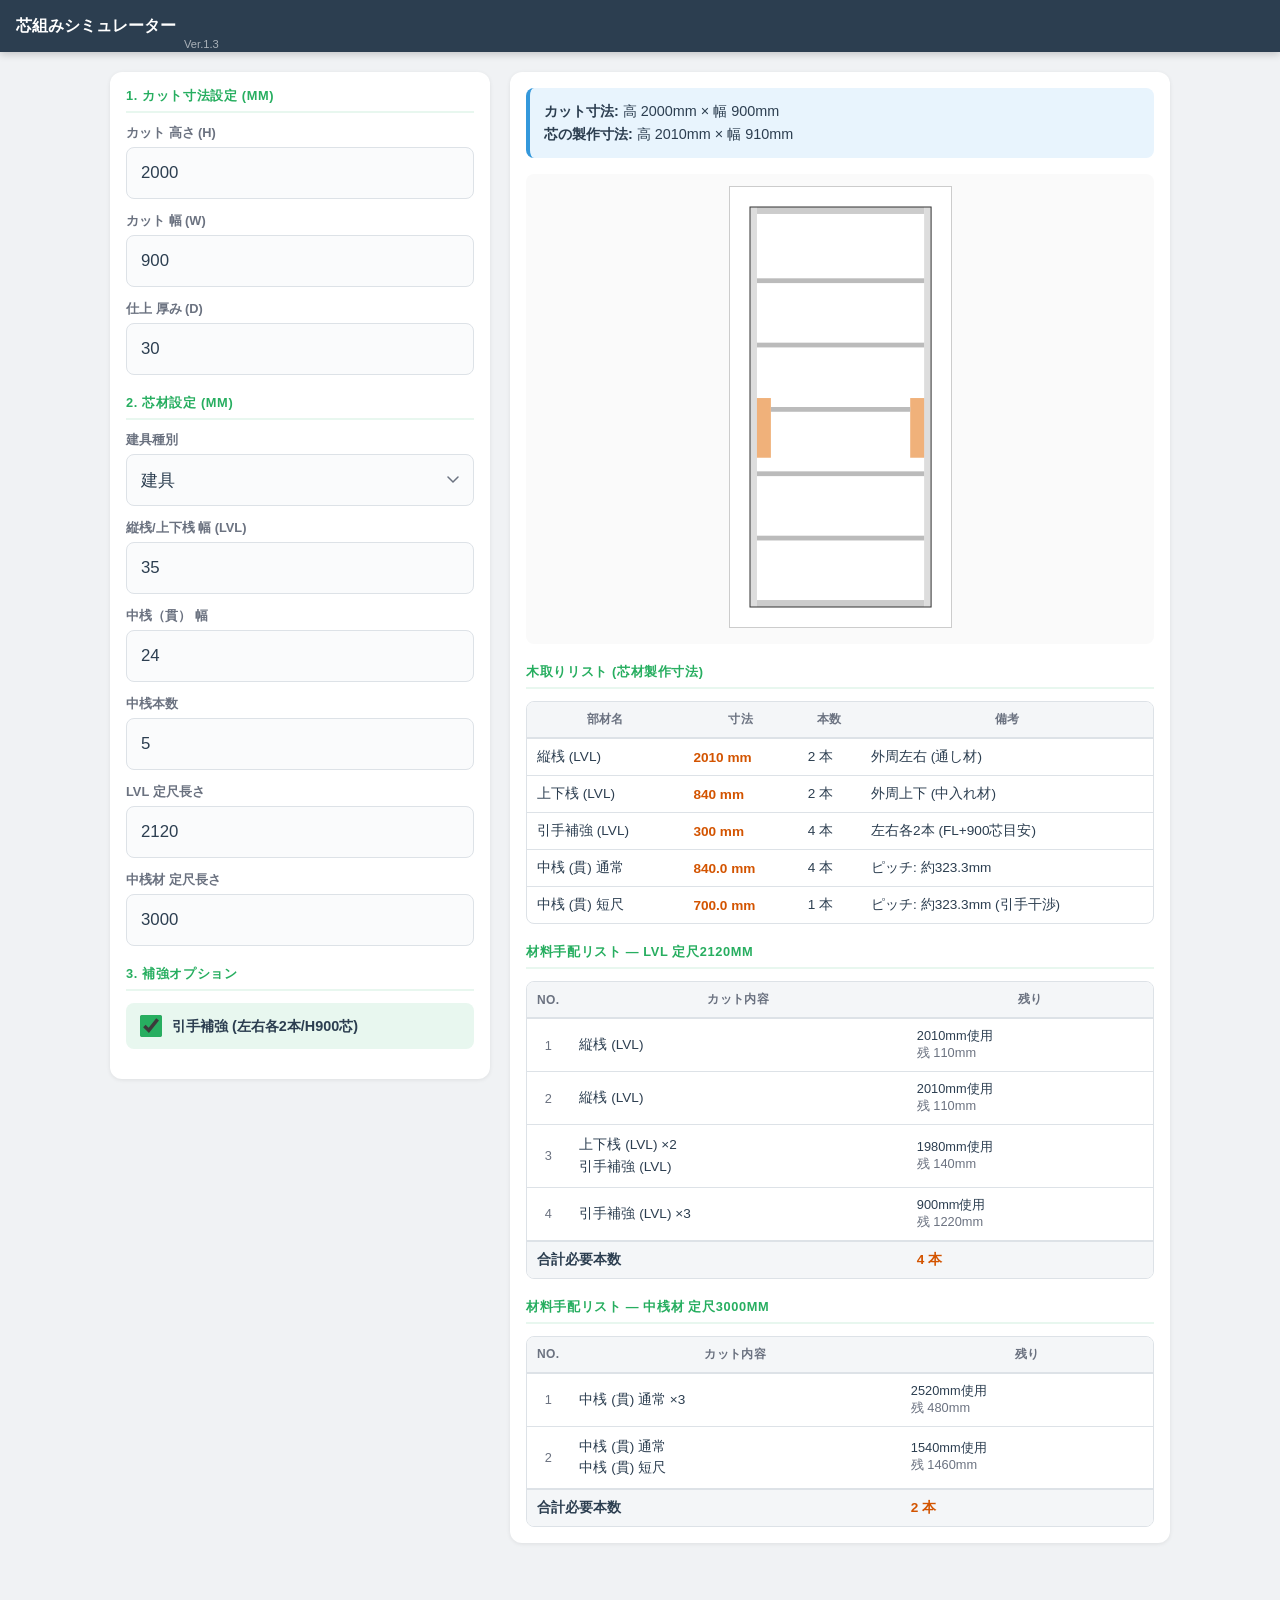
==== index.html @ 48d9f275 "Revert "仕上厚み(D)の入力欄を削除" This reverts commit e2bf75a858e306ff294a0dc37e02dbdb884add9f." ====
<!DOCTYPE html>
<html lang="ja">
<head>
    <meta charset="UTF-8">
    <meta name="viewport" content="width=device-width, initial-scale=1.0">
    <title>芯組みシミュレーター Ver.1.3</title>
    <link rel="stylesheet" href="shingumi.css">
</head>
<body>

<header class="app-header">
    <h1>芯組みシミュレーター</h1>
    <span class="version">Ver.1.3</span>
</header>

<main class="tab-content">
    <!-- タブ1: 入力設定 -->
    <section id="tab-input" class="tab-panel active">
        <div class="panel">
            <h2>1. カット寸法設定 (mm)</h2>
            <div class="input-group">
                <label>カット 高さ (H)</label>
                <input type="number" inputmode="decimal" id="h" value="2000" oninput="calculate()">
            </div>
            <div class="input-group">
                <label>カット 幅 (W)</label>
                <input type="number" inputmode="decimal" id="w" value="900" oninput="calculate()">
            </div>
            <div class="input-group">
                <label>仕上 厚み (D)</label>
                <input type="number" inputmode="decimal" id="d" value="30" oninput="calculate()">
            </div>

            <h2>2. 芯材設定 (mm)</h2>
            <div class="input-group">
                <label>建具種別</label>
                <select id="typeSelect" onchange="onTypeChange()">
                    <option value="建具">建具</option>
                    <option value="家具">家具</option>
                </select>
            </div>
            <div class="input-group">
                <label id="lvlLabel">縦桟/上下桟 幅 (LVL)</label>
                <input type="number" inputmode="decimal" id="lvlWidth" value="35" oninput="calculate()">
            </div>
            <div class="input-group">
                <label>中桟（貫） 幅</label>
                <input type="number" inputmode="decimal" id="nukiWidth" value="24" oninput="calculate()">
            </div>
            <div class="input-group">
                <label>中桟本数</label>
                <input type="number" inputmode="numeric" id="nukiCount" value="5" min="0" oninput="calculate()">
            </div>
            <div class="input-group">
                <label id="boardLenLabel">LVL 定尺長さ</label>
                <input type="number" inputmode="decimal" id="boardLen" value="2120" oninput="calculate()">
            </div>
            <div class="input-group">
                <label>中桟材 定尺長さ</label>
                <input type="number" inputmode="decimal" id="nukiBoardLen" value="3000" oninput="calculate()">
            </div>

            <h2>3. 補強オプション</h2>
            <div class="input-group checkbox-group">
                <input type="checkbox" id="optHikite" checked onchange="calculate()">
                <label id="optHikiteLabel" for="optHikite">引手補強 (左右各2本/H900芯)</label>
            </div>
        </div>

        <button class="cta-button" onclick="switchTab('result')">
            結果を見る
            <span class="cta-arrow">→</span>
        </button>
    </section>

    <!-- タブ2: 結果・プレビュー -->
    <section id="tab-result" class="tab-panel">
        <div class="panel">
            <div class="info-box" id="calcSummary"></div>

            <div id="canvas-container">
                <canvas id="doorCanvas"></canvas>
            </div>

            <h2>木取りリスト (芯材製作寸法)</h2>
            <div class="table-wrapper">
                <table class="result-table">
                    <thead>
                        <tr>
                            <th>部材名</th>
                            <th>寸法</th>
                            <th>本数</th>
                            <th>備考</th>
                        </tr>
                    </thead>
                    <tbody id="resultBody"></tbody>
                </table>
            </div>

            <h2 id="procurementTitle">材料手配リスト — LVL</h2>
            <div class="table-wrapper">
                <table class="result-table">
                    <thead>
                        <tr>
                            <th style="width:2em">No.</th>
                            <th>カット内容</th>
                            <th style="white-space:nowrap">残り</th>
                        </tr>
                    </thead>
                    <tbody id="procurementBody"></tbody>
                </table>
            </div>

            <h2 id="nukiProcurementTitle">材料手配リスト — 中桟材</h2>
            <div class="table-wrapper">
                <table class="result-table">
                    <thead>
                        <tr>
                            <th style="width:2em">No.</th>
                            <th>カット内容</th>
                            <th style="white-space:nowrap">残り</th>
                        </tr>
                    </thead>
                    <tbody id="nukiProcurementBody"></tbody>
                </table>
            </div>
        </div>
    </section>
</main>

<!-- ボトムナビゲーション -->
<nav class="bottom-nav">
    <button class="nav-item active" id="nav-input" onclick="switchTab('input')">
        <svg class="nav-icon" viewBox="0 0 24 24" fill="none" stroke="currentColor" stroke-width="2">
            <rect x="3" y="3" width="18" height="18" rx="2"/><line x1="9" y1="9" x2="15" y2="9"/>
            <line x1="9" y1="13" x2="15" y2="13"/><line x1="9" y1="17" x2="12" y2="17"/>
        </svg>
        <span>入力</span>
    </button>
    <button class="nav-item" id="nav-result" onclick="switchTab('result')">
        <svg class="nav-icon" viewBox="0 0 24 24" fill="none" stroke="currentColor" stroke-width="2">
            <rect x="3" y="3" width="18" height="18" rx="2"/>
            <polyline points="8,12 11,15 16,9"/>
        </svg>
        <span>結果</span>
    </button>
</nav>

<script src="shingumi.js"></script>
</body>
</html>
---- shingumi.css ----
/* ===== 変数・リセット ===== */
:root {
    --primary: #2c3e50;
    --accent: #27ae60;
    --accent-light: #e8f7ef;
    --warning: #e67e22;
    --bg: #f0f2f4;
    --surface: #ffffff;
    --border: #dde2e7;
    --text-secondary: #6b7280;
    --nav-height: 64px;
    --header-height: 52px;
}

* { box-sizing: border-box; margin: 0; padding: 0; }

body {
    font-family: -apple-system, BlinkMacSystemFont, "Hiragino Sans", "Yu Gothic UI", sans-serif;
    background: var(--bg);
    color: var(--primary);
    min-height: 100vh;
}

/* ===== ヘッダー ===== */
.app-header {
    position: fixed;
    top: 0;
    left: 0;
    right: 0;
    height: var(--header-height);
    background: var(--primary);
    color: white;
    display: flex;
    align-items: center;
    padding: 0 16px;
    gap: 8px;
    z-index: 100;
    box-shadow: 0 2px 8px rgba(0,0,0,0.2);
}

.app-header h1 {
    font-size: 1rem;
    font-weight: 700;
    border: none;
    padding: 0;
    margin: 0;
    color: white;
}

.version {
    font-size: 0.7rem;
    color: rgba(255,255,255,0.6);
    align-self: flex-end;
    padding-bottom: 2px;
}

/* ===== タブコンテンツエリア ===== */
.tab-content {
    margin-top: var(--header-height);
    padding-bottom: calc(var(--nav-height) + 16px);
    min-height: calc(100vh - var(--header-height));
}

/* ===== タブパネル ===== */
.tab-panel {
    display: none;
    padding: 12px;
}

.tab-panel.active {
    display: block;
}

/* ===== パネル (カード) ===== */
.panel {
    background: var(--surface);
    border-radius: 12px;
    padding: 16px;
    box-shadow: 0 1px 4px rgba(0,0,0,0.08);
}

h2 {
    font-size: 0.8rem;
    font-weight: 700;
    text-transform: uppercase;
    letter-spacing: 0.05em;
    color: var(--accent);
    border-bottom: 2px solid var(--accent-light);
    padding-bottom: 6px;
    margin: 20px 0 12px;
}

h2:first-child { margin-top: 0; }

/* ===== 入力フォーム ===== */
.input-group { margin-bottom: 14px; }

label {
    display: block;
    font-size: 0.8rem;
    font-weight: 600;
    margin-bottom: 5px;
    color: var(--text-secondary);
}

input[type="number"],
select {
    width: 100%;
    padding: 12px 14px;
    border: 1.5px solid var(--border);
    border-radius: 8px;
    font-size: 1.05rem;
    color: var(--primary);
    background: #fafbfc;
    min-height: 52px;
    appearance: none;
    -webkit-appearance: none;
    transition: border-color 0.15s;
}

input[type="number"]:focus,
select:focus {
    outline: none;
    border-color: var(--accent);
    background: #fff;
}

select {
    background-image: url("data:image/svg+xml,%3Csvg xmlns='http://www.w3.org/2000/svg' width='12' height='8' viewBox='0 0 12 8'%3E%3Cpath d='M1 1l5 5 5-5' stroke='%236b7280' stroke-width='1.5' fill='none' stroke-linecap='round'/%3E%3C/svg%3E");
    background-repeat: no-repeat;
    background-position: right 14px center;
    padding-right: 40px;
}

/* チェックボックス */
.checkbox-group {
    display: flex;
    align-items: center;
    gap: 10px;
    background: var(--accent-light);
    border-radius: 8px;
    padding: 12px 14px;
}

.checkbox-group input[type="checkbox"] {
    width: 22px;
    height: 22px;
    min-height: unset;
    flex-shrink: 0;
    accent-color: var(--accent);
    cursor: pointer;
}

.checkbox-group label {
    margin: 0;
    font-size: 0.9rem;
    font-weight: 600;
    color: var(--primary);
    cursor: pointer;
}

/* ===== 結果タブへ進むボタン ===== */
.cta-button {
    display: flex;
    align-items: center;
    justify-content: center;
    gap: 8px;
    width: 100%;
    margin-top: 16px;
    padding: 16px;
    background: var(--accent);
    color: white;
    border: none;
    border-radius: 10px;
    font-size: 1rem;
    font-weight: 700;
    cursor: pointer;
    min-height: 56px;
    box-shadow: 0 4px 12px rgba(39, 174, 96, 0.35);
    transition: background 0.15s, transform 0.1s;
}

.cta-button:active { transform: scale(0.98); background: #219a52; }
.cta-arrow { font-size: 1.1rem; }

/* ===== 結果タブ ===== */
.info-box {
    background: #e8f4fd;
    padding: 12px 14px;
    border-radius: 8px;
    margin-bottom: 16px;
    font-size: 0.9rem;
    line-height: 1.6;
    border-left: 4px solid #3498db;
}

#canvas-container {
    text-align: center;
    background: #fafafa;
    border-radius: 8px;
    padding: 12px;
    margin-bottom: 16px;
    overflow-x: auto;
    -webkit-overflow-scrolling: touch;
}

canvas {
    border: 1px solid #ccc;
    background: #fff;
    max-width: 100%;
}

/* ===== テーブル ===== */
.table-wrapper {
    overflow-x: auto;
    -webkit-overflow-scrolling: touch;
    margin-top: 8px;
    border-radius: 8px;
    border: 1px solid var(--border);
}

.result-table {
    width: 100%;
    border-collapse: collapse;
    font-size: 0.85rem;
    min-width: 300px;
}

.result-table th {
    background: #f4f6f8;
    font-size: 0.75rem;
    font-weight: 700;
    color: var(--text-secondary);
    text-transform: uppercase;
    letter-spacing: 0.03em;
    padding: 9px 10px;
    border-bottom: 2px solid var(--border);
    white-space: nowrap;
}

.result-table td {
    padding: 9px 10px;
    border-bottom: 1px solid var(--border);
    vertical-align: middle;
}

.result-table tr:last-child td { border-bottom: none; }

.highlight { color: #d35400; font-weight: 700; }

/* ===== ボトムナビゲーション ===== */
.bottom-nav {
    position: fixed;
    bottom: 0;
    left: 0;
    right: 0;
    height: var(--nav-height);
    background: var(--surface);
    border-top: 1px solid var(--border);
    display: flex;
    z-index: 100;
    box-shadow: 0 -2px 12px rgba(0,0,0,0.08);
    /* iPhoneのホームインジケーター対応 */
    padding-bottom: env(safe-area-inset-bottom);
}

.nav-item {
    flex: 1;
    display: flex;
    flex-direction: column;
    align-items: center;
    justify-content: center;
    gap: 3px;
    background: none;
    border: none;
    cursor: pointer;
    color: #a0aec0;
    font-size: 0.7rem;
    font-weight: 600;
    min-height: var(--nav-height);
    transition: color 0.15s;
    -webkit-tap-highlight-color: transparent;
    position: relative;
}

.nav-item.active { color: var(--accent); }

.nav-item.active::before {
    content: '';
    position: absolute;
    top: 0;
    left: 20%;
    right: 20%;
    height: 3px;
    background: var(--accent);
    border-radius: 0 0 3px 3px;
}

.nav-icon {
    width: 24px;
    height: 24px;
    stroke-width: 1.8;
}

.nav-item.active .nav-icon { stroke-width: 2.2; }

/* ===== デスクトップ対応 (横幅広い場合は2カラム) ===== */
@media (min-width: 769px) {
    .tab-content {
        max-width: 1100px;
        margin: var(--header-height) auto 0;
        padding: 20px 20px calc(var(--nav-height) + 20px);
        display: grid;
        grid-template-columns: 380px 1fr;
        gap: 20px;
        align-items: start;
    }

    .tab-panel {
        display: block !important;
        padding: 0;
    }

    .bottom-nav {
        display: none;
    }

    .cta-button {
        display: none;
    }
}
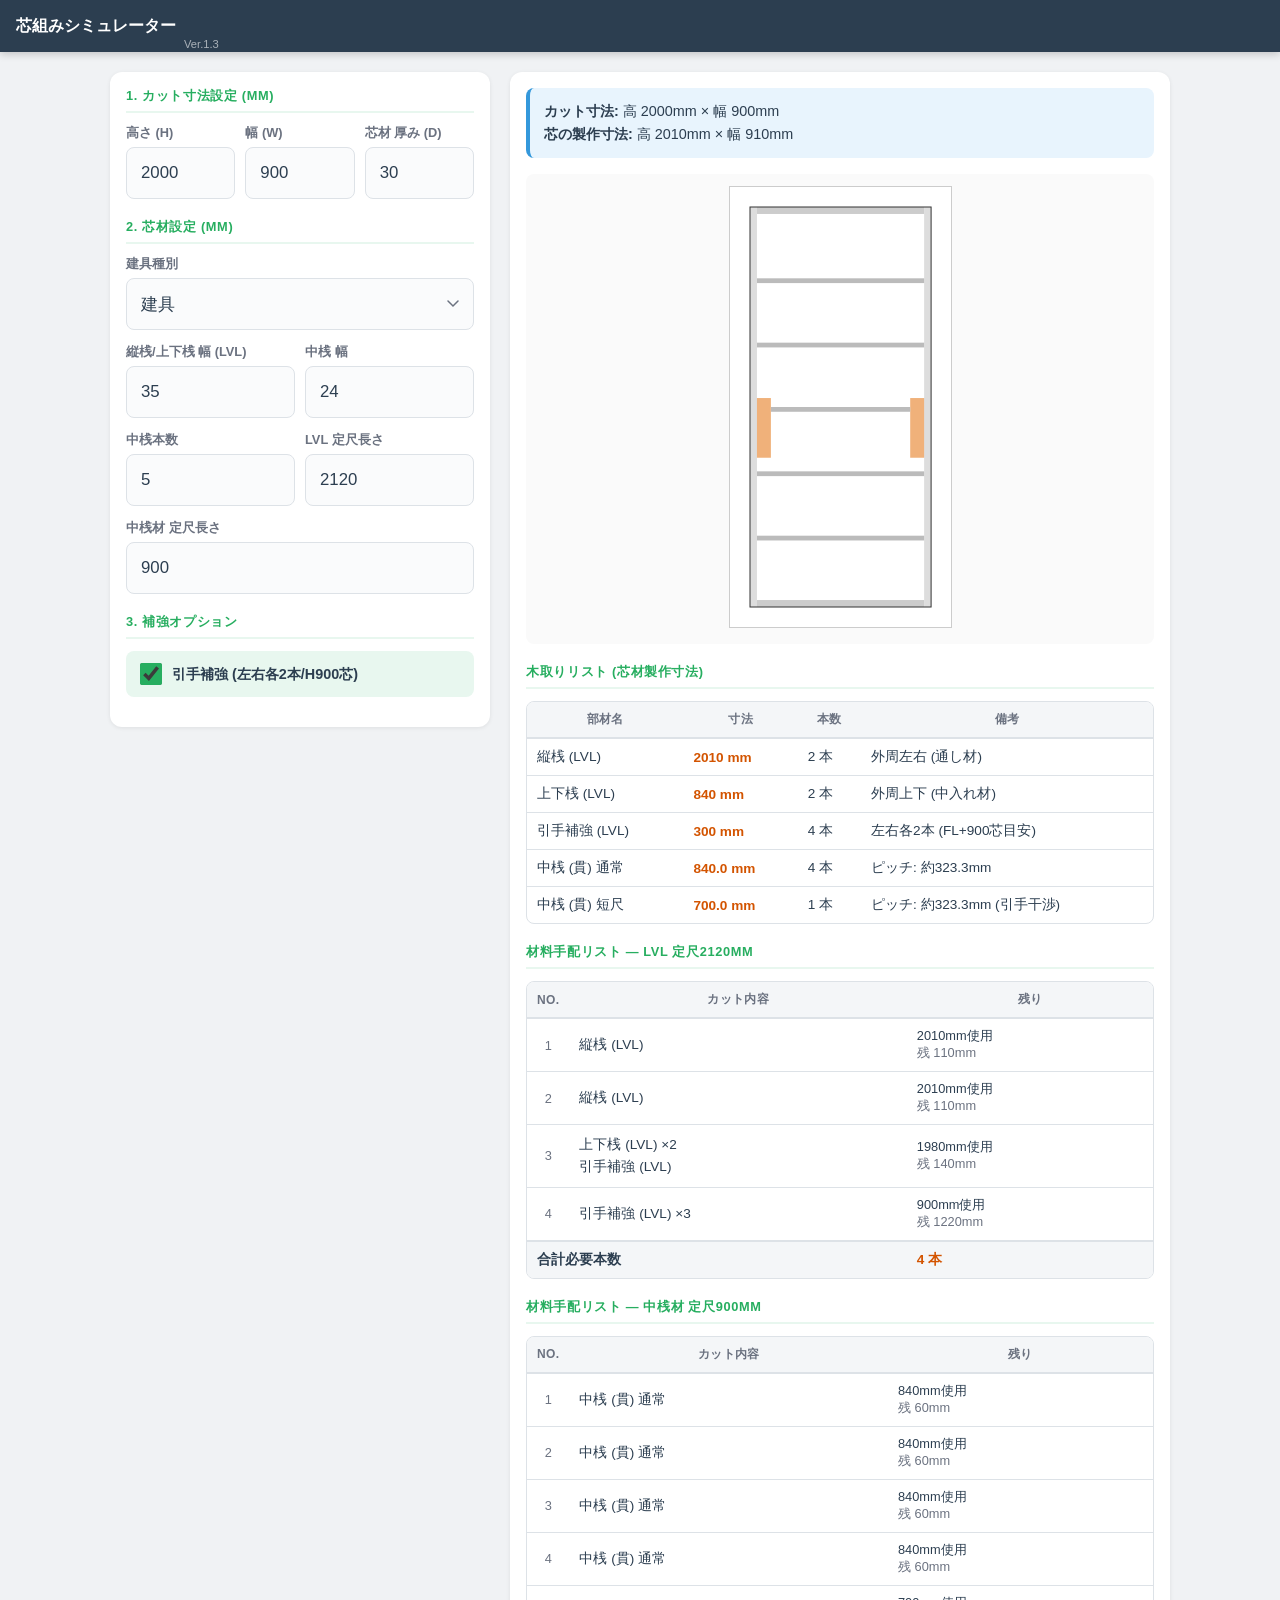
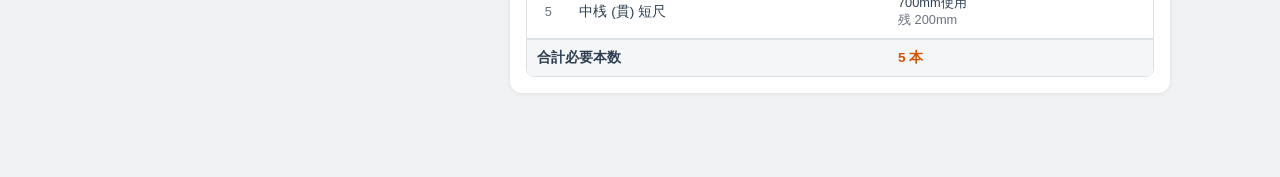
==== commit 5df17edb: "入力欄を横並びに整理・芯材厚みに変更・中桟材デフォルト900に変更 - カット寸法(高さ/幅/芯材厚み)を3列横並びに変更 - 「仕上 厚み」→「芯材 厚み」に変更 - 縦桟幅/中桟幅を2列横並びに変" ====
--- a/index.html
+++ b/index.html
@@ -18,17 +18,19 @@
     <section id="tab-input" class="tab-panel active">
         <div class="panel">
             <h2>1. カット寸法設定 (mm)</h2>
-            <div class="input-group">
-                <label>カット 高さ (H)</label>
-                <input type="number" inputmode="decimal" id="h" value="2000" oninput="calculate()">
-            </div>
-            <div class="input-group">
-                <label>カット 幅 (W)</label>
-                <input type="number" inputmode="decimal" id="w" value="900" oninput="calculate()">
-            </div>
-            <div class="input-group">
-                <label>仕上 厚み (D)</label>
-                <input type="number" inputmode="decimal" id="d" value="30" oninput="calculate()">
+            <div class="input-row input-row-3">
+                <div class="input-group">
+                    <label>高さ (H)</label>
+                    <input type="number" inputmode="decimal" id="h" value="2000" oninput="calculate()">
+                </div>
+                <div class="input-group">
+                    <label>幅 (W)</label>
+                    <input type="number" inputmode="decimal" id="w" value="900" oninput="calculate()">
+                </div>
+                <div class="input-group">
+                    <label>芯材 厚み (D)</label>
+                    <input type="number" inputmode="decimal" id="d" value="30" oninput="calculate()">
+                </div>
             </div>
 
             <h2>2. 芯材設定 (mm)</h2>
@@ -39,25 +41,29 @@
                     <option value="家具">家具</option>
                 </select>
             </div>
-            <div class="input-group">
-                <label id="lvlLabel">縦桟/上下桟 幅 (LVL)</label>
-                <input type="number" inputmode="decimal" id="lvlWidth" value="35" oninput="calculate()">
+            <div class="input-row input-row-2">
+                <div class="input-group">
+                    <label id="lvlLabel">縦桟/上下桟 幅 (LVL)</label>
+                    <input type="number" inputmode="decimal" id="lvlWidth" value="35" oninput="calculate()">
+                </div>
+                <div class="input-group">
+                    <label>中桟 幅</label>
+                    <input type="number" inputmode="decimal" id="nukiWidth" value="24" oninput="calculate()">
+                </div>
             </div>
-            <div class="input-group">
-                <label>中桟（貫） 幅</label>
-                <input type="number" inputmode="decimal" id="nukiWidth" value="24" oninput="calculate()">
-            </div>
-            <div class="input-group">
-                <label>中桟本数</label>
-                <input type="number" inputmode="numeric" id="nukiCount" value="5" min="0" oninput="calculate()">
-            </div>
-            <div class="input-group">
-                <label id="boardLenLabel">LVL 定尺長さ</label>
-                <input type="number" inputmode="decimal" id="boardLen" value="2120" oninput="calculate()">
+            <div class="input-row input-row-2">
+                <div class="input-group">
+                    <label>中桟本数</label>
+                    <input type="number" inputmode="numeric" id="nukiCount" value="5" min="0" oninput="calculate()">
+                </div>
+                <div class="input-group">
+                    <label id="boardLenLabel">LVL 定尺長さ</label>
+                    <input type="number" inputmode="decimal" id="boardLen" value="2120" oninput="calculate()">
+                </div>
             </div>
             <div class="input-group">
                 <label>中桟材 定尺長さ</label>
-                <input type="number" inputmode="decimal" id="nukiBoardLen" value="3000" oninput="calculate()">
+                <input type="number" inputmode="decimal" id="nukiBoardLen" value="900" oninput="calculate()">
             </div>
 
             <h2>3. 補強オプション</h2>
--- a/shingumi.css
+++ b/shingumi.css
@@ -94,6 +94,11 @@
 
 /* ===== 入力フォーム ===== */
 .input-group { margin-bottom: 14px; }
+
+.input-row { display: grid; gap: 10px; margin-bottom: 14px; }
+.input-row-2 { grid-template-columns: 1fr 1fr; }
+.input-row-3 { grid-template-columns: 1fr 1fr 1fr; }
+.input-row .input-group { margin-bottom: 0; }
 
 label {
     display: block;
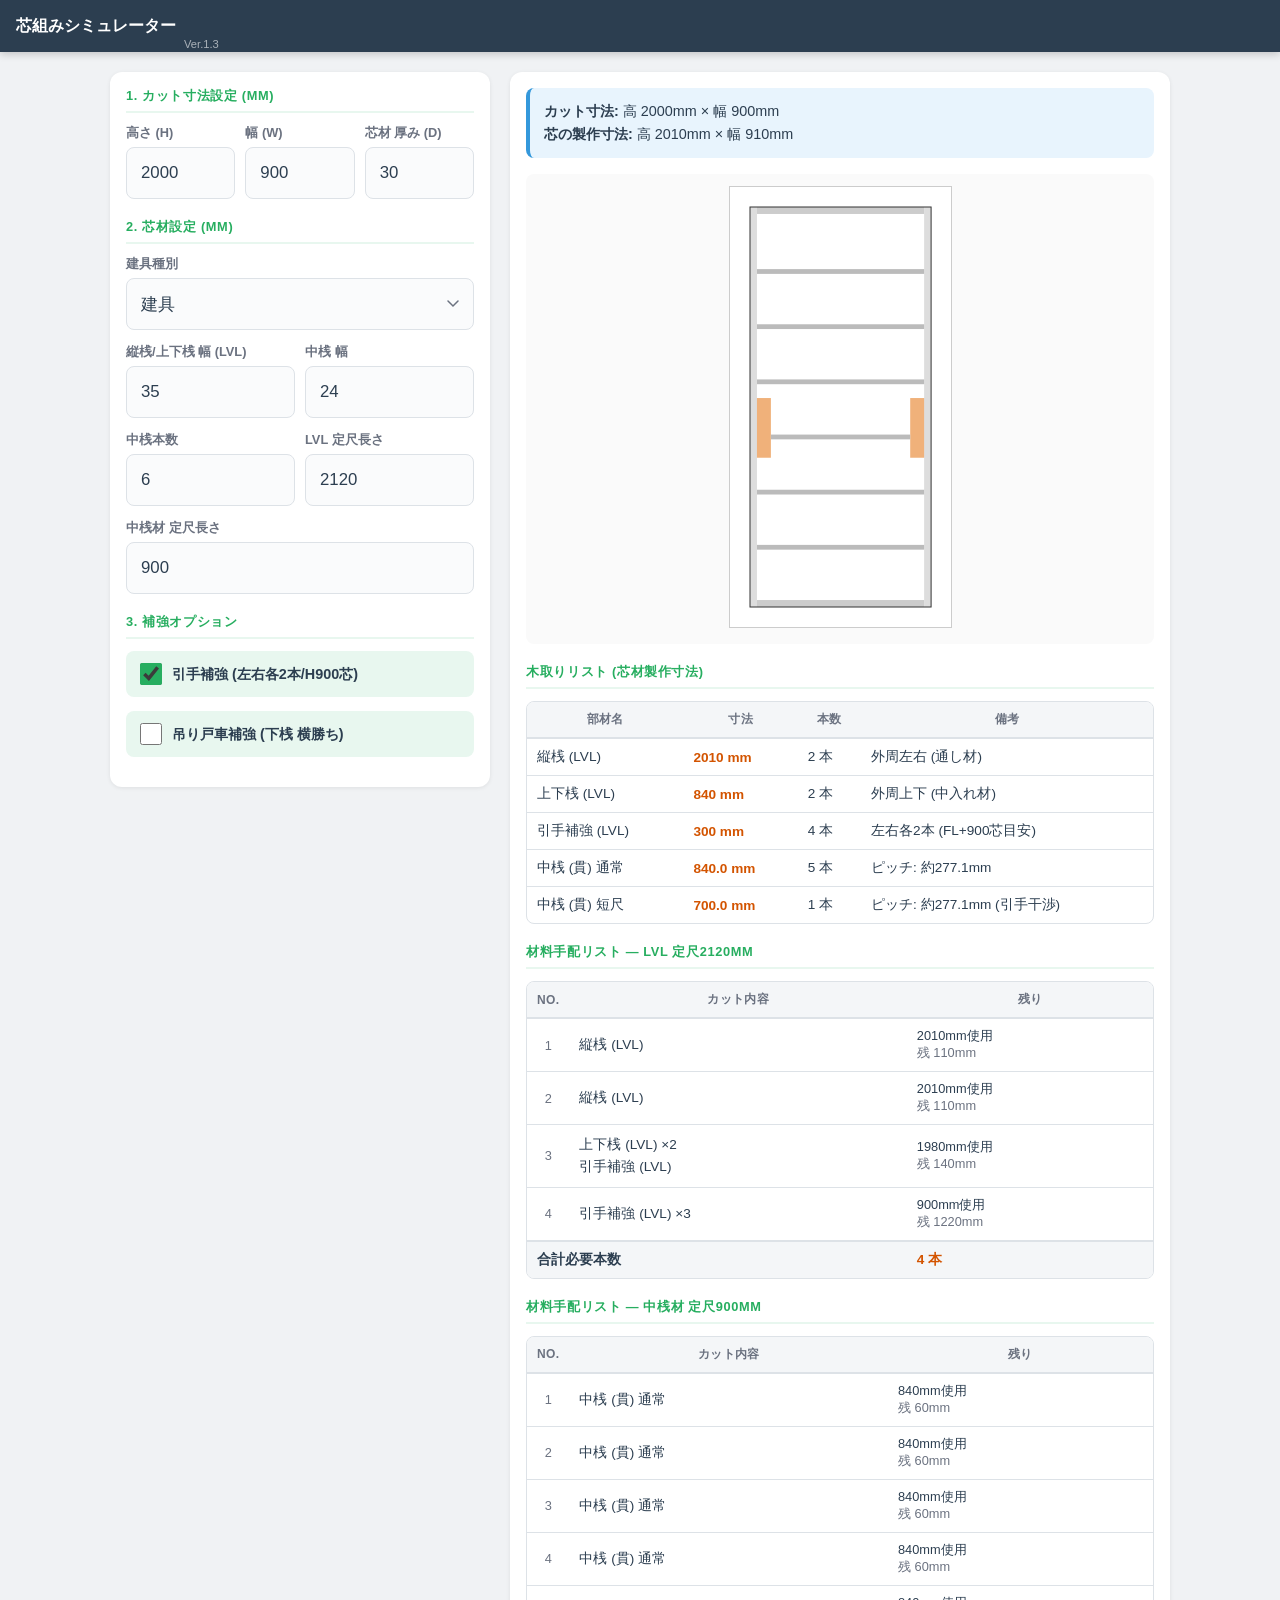
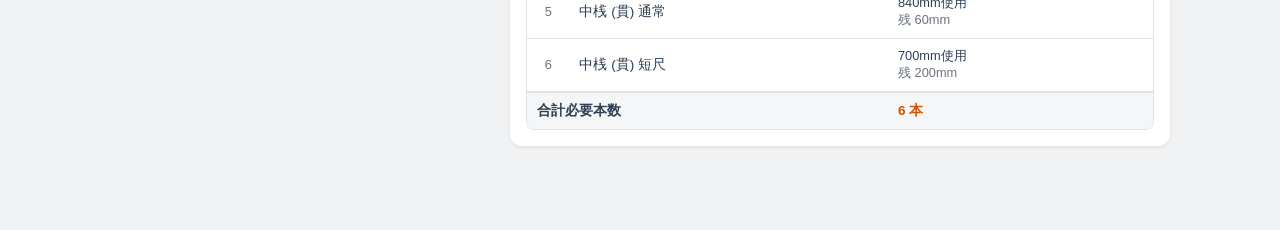
==== commit dadf0eca: "中桟本数の自動計算・吊り戸車補強オプションを追加 - H/LVL変更時に中桟本数をピッチ300mm以内になるよう自動設定 - ページ初期表示時も自動計算を適用 - 建具モードに「吊り戸車補強」チェック" ====
--- a/index.html
+++ b/index.html
@@ -21,7 +21,7 @@
             <div class="input-row input-row-3">
                 <div class="input-group">
                     <label>高さ (H)</label>
-                    <input type="number" inputmode="decimal" id="h" value="2000" oninput="calculate()">
+                    <input type="number" inputmode="decimal" id="h" value="2000" oninput="updateDefaultNukiCount(); calculate()">
                 </div>
                 <div class="input-group">
                     <label>幅 (W)</label>
@@ -44,7 +44,7 @@
             <div class="input-row input-row-2">
                 <div class="input-group">
                     <label id="lvlLabel">縦桟/上下桟 幅 (LVL)</label>
-                    <input type="number" inputmode="decimal" id="lvlWidth" value="35" oninput="calculate()">
+                    <input type="number" inputmode="decimal" id="lvlWidth" value="35" oninput="updateDefaultNukiCount(); calculate()">
                 </div>
                 <div class="input-group">
                     <label>中桟 幅</label>
@@ -70,6 +70,10 @@
             <div class="input-group checkbox-group">
                 <input type="checkbox" id="optHikite" checked onchange="calculate()">
                 <label id="optHikiteLabel" for="optHikite">引手補強 (左右各2本/H900芯)</label>
+            </div>
+            <div class="input-group checkbox-group" id="tsurido-option">
+                <input type="checkbox" id="optTsurido" onchange="calculate()">
+                <label for="optTsurido">吊り戸車補強 (下桟 横勝ち)</label>
             </div>
         </div>
 
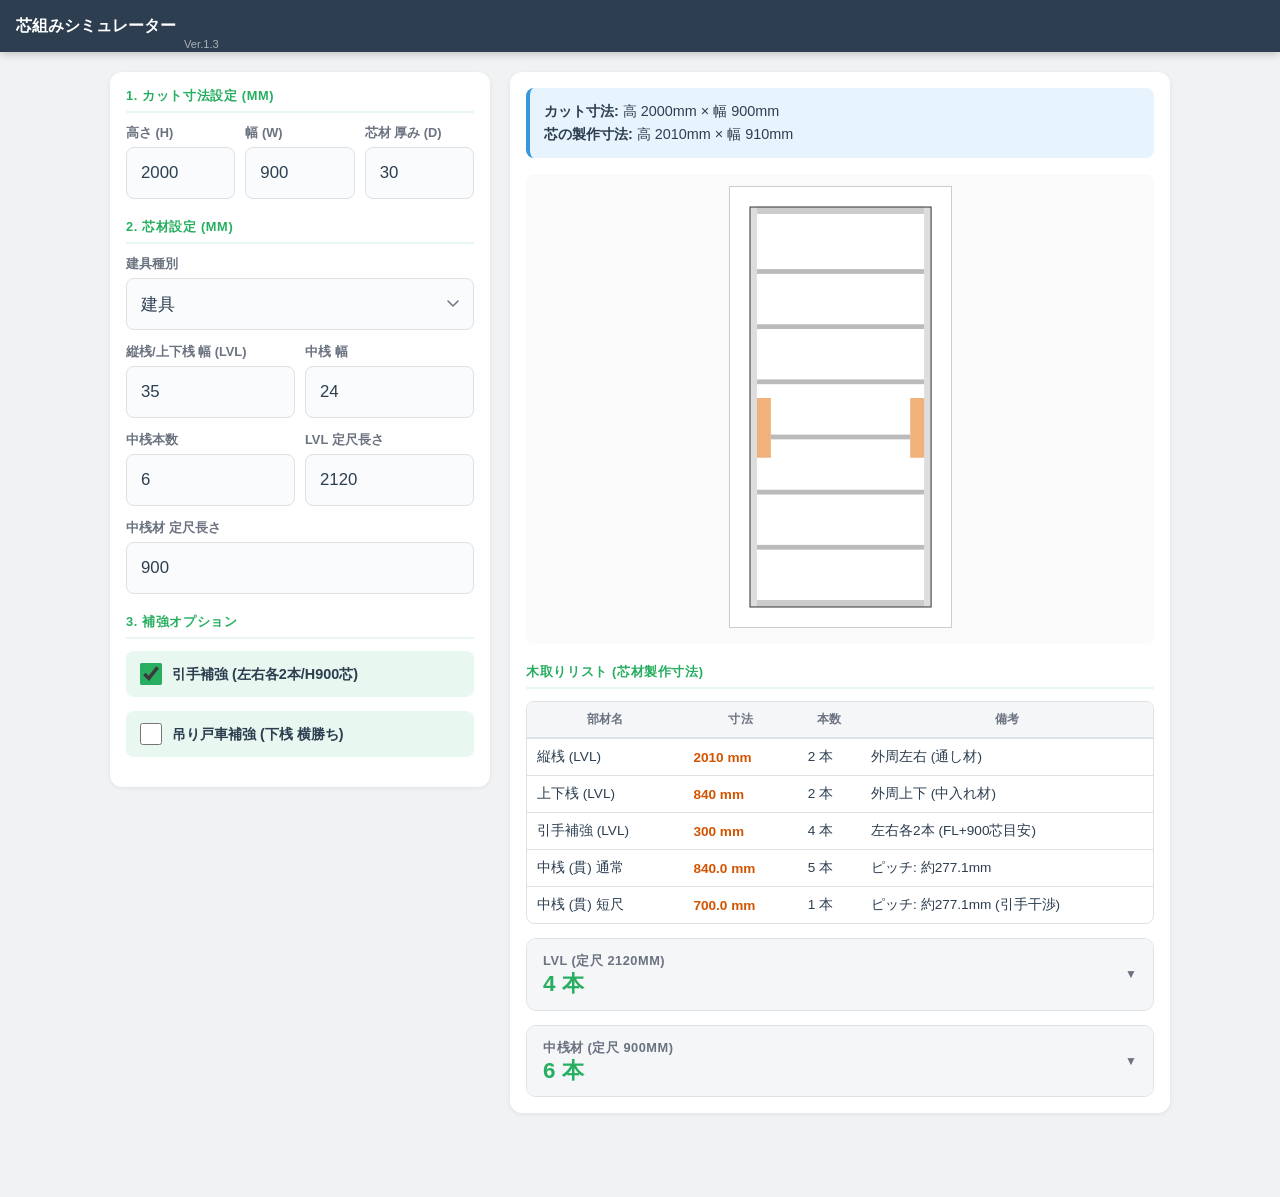
==== commit aba53a2b: "材料手配リストをアコーディオン形式に変更 - デフォルトは閉じた状態で「必要本数」のみ大きく表示 - ヘッダーをタップすると詳細テーブル(カット内容・残り)を展開 - 本数バッジ(1.4rem太字)で" ====
--- a/index.html
+++ b/index.html
@@ -107,32 +107,52 @@
                 </table>
             </div>
 
-            <h2 id="procurementTitle">材料手配リスト — LVL</h2>
-            <div class="table-wrapper">
-                <table class="result-table">
-                    <thead>
-                        <tr>
-                            <th style="width:2em">No.</th>
-                            <th>カット内容</th>
-                            <th style="white-space:nowrap">残り</th>
-                        </tr>
-                    </thead>
-                    <tbody id="procurementBody"></tbody>
-                </table>
+            <div class="procurement-card" id="procurementCard">
+                <button class="procurement-summary" onclick="toggleProcurement('procurementCard')">
+                    <div class="procurement-summary-left">
+                        <span class="procurement-label" id="procurementTitle">材料手配リスト — LVL</span>
+                        <span class="procurement-total" id="procurementTotal">— 本</span>
+                    </div>
+                    <span class="toggle-icon">▼</span>
+                </button>
+                <div class="procurement-detail" id="procurementDetail">
+                    <div class="table-wrapper">
+                        <table class="result-table">
+                            <thead>
+                                <tr>
+                                    <th style="width:2em">No.</th>
+                                    <th>カット内容</th>
+                                    <th style="white-space:nowrap">残り</th>
+                                </tr>
+                            </thead>
+                            <tbody id="procurementBody"></tbody>
+                        </table>
+                    </div>
+                </div>
             </div>
 
-            <h2 id="nukiProcurementTitle">材料手配リスト — 中桟材</h2>
-            <div class="table-wrapper">
-                <table class="result-table">
-                    <thead>
-                        <tr>
-                            <th style="width:2em">No.</th>
-                            <th>カット内容</th>
-                            <th style="white-space:nowrap">残り</th>
-                        </tr>
-                    </thead>
-                    <tbody id="nukiProcurementBody"></tbody>
-                </table>
+            <div class="procurement-card" id="nukiProcurementCard">
+                <button class="procurement-summary" onclick="toggleProcurement('nukiProcurementCard')">
+                    <div class="procurement-summary-left">
+                        <span class="procurement-label" id="nukiProcurementTitle">材料手配リスト — 中桟材</span>
+                        <span class="procurement-total" id="nukiProcurementTotal">— 本</span>
+                    </div>
+                    <span class="toggle-icon">▼</span>
+                </button>
+                <div class="procurement-detail" id="nukiProcurementDetail">
+                    <div class="table-wrapper">
+                        <table class="result-table">
+                            <thead>
+                                <tr>
+                                    <th style="width:2em">No.</th>
+                                    <th>カット内容</th>
+                                    <th style="white-space:nowrap">残り</th>
+                                </tr>
+                            </thead>
+                            <tbody id="nukiProcurementBody"></tbody>
+                        </table>
+                    </div>
+                </div>
             </div>
         </div>
     </section>
--- a/shingumi.css
+++ b/shingumi.css
@@ -253,6 +253,67 @@
 
 .highlight { color: #d35400; font-weight: 700; }
 
+/* ===== 材料手配アコーディオン ===== */
+.procurement-card {
+    border: 1px solid var(--border);
+    border-radius: 10px;
+    overflow: hidden;
+    margin-top: 14px;
+}
+
+.procurement-summary {
+    width: 100%;
+    display: flex;
+    justify-content: space-between;
+    align-items: center;
+    padding: 14px 16px;
+    background: #f4f6f8;
+    border: none;
+    cursor: pointer;
+    text-align: left;
+    gap: 8px;
+    -webkit-tap-highlight-color: transparent;
+}
+
+.procurement-summary:active { background: #e8ecf0; }
+
+.procurement-summary-left {
+    display: flex;
+    flex-direction: column;
+    gap: 3px;
+}
+
+.procurement-label {
+    font-size: 0.8rem;
+    font-weight: 700;
+    text-transform: uppercase;
+    letter-spacing: 0.04em;
+    color: var(--text-secondary);
+}
+
+.procurement-total {
+    font-size: 1.4rem;
+    font-weight: 800;
+    color: var(--accent);
+    line-height: 1;
+}
+
+.toggle-icon {
+    font-size: 0.75rem;
+    color: var(--text-secondary);
+    transition: transform 0.2s ease;
+    flex-shrink: 0;
+}
+
+.procurement-card.open .toggle-icon { transform: rotate(180deg); }
+
+.procurement-detail {
+    display: none;
+    border-top: 1px solid var(--border);
+}
+
+.procurement-card.open .procurement-detail { display: block; }
+
 /* ===== ボトムナビゲーション ===== */
 .bottom-nav {
     position: fixed;
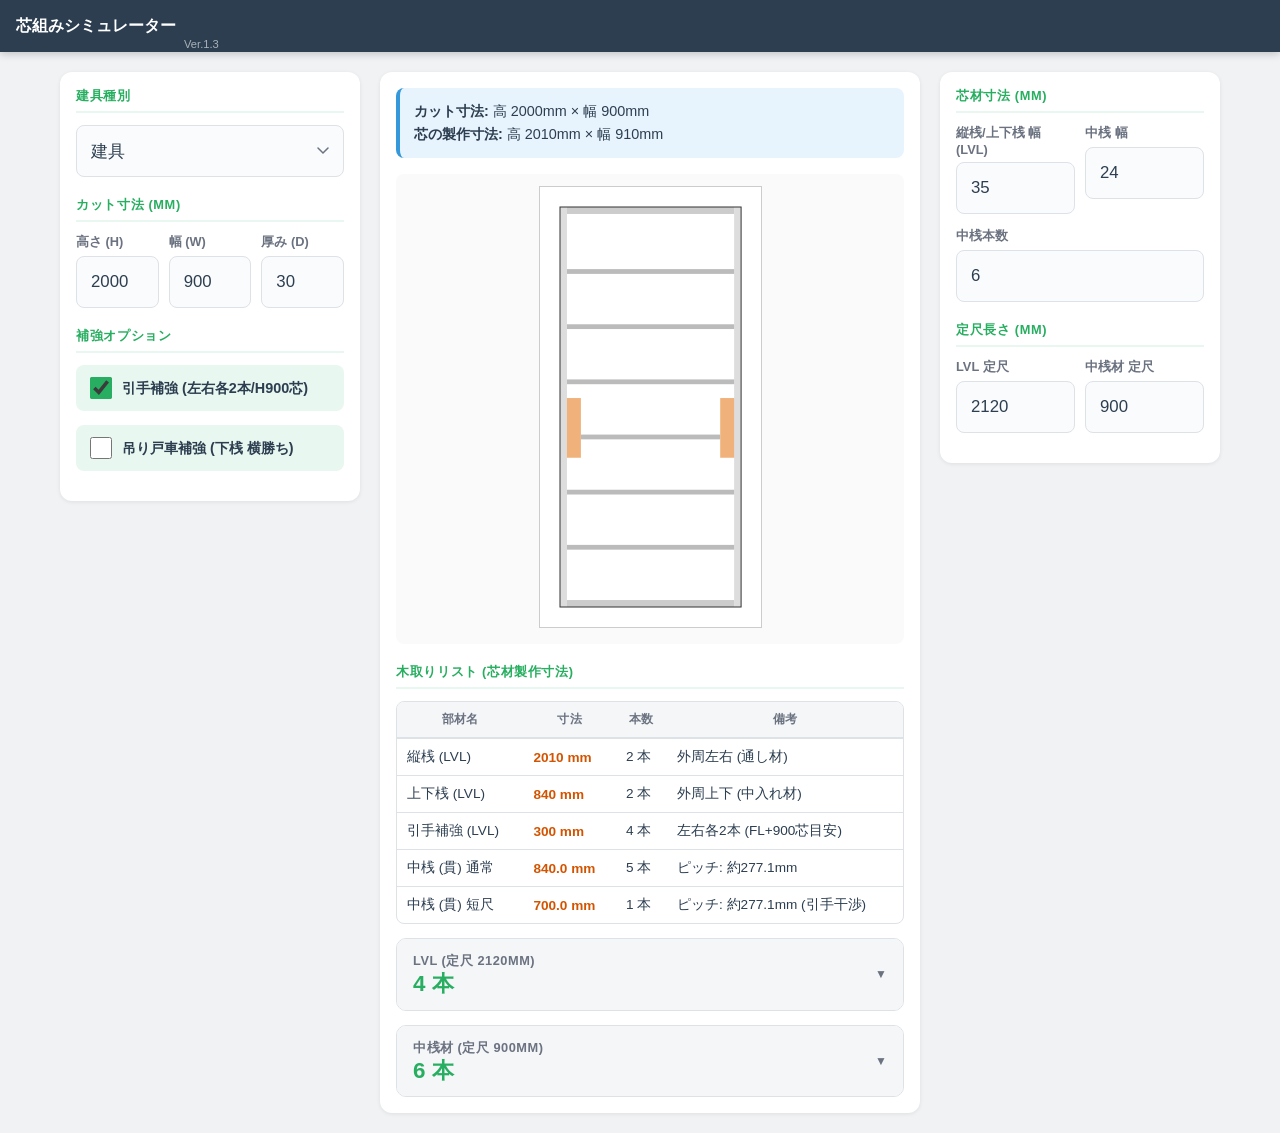
==== commit d5d6d95e: "3タブ構成に変更: 入力/結果/設定 - 入力タブ: 建具種別(先頭) → カット寸法 → 補強オプションのみ - 結果タブ: プレビュー・木取りリスト・材料手配リスト (変更なし) - 設定タブ(新" ====
--- a/index.html
+++ b/index.html
@@ -14,10 +14,18 @@
 </header>
 
 <main class="tab-content">
-    <!-- タブ1: 入力設定 -->
+    <!-- タブ1: 入力 -->
     <section id="tab-input" class="tab-panel active">
         <div class="panel">
-            <h2>1. カット寸法設定 (mm)</h2>
+            <h2>建具種別</h2>
+            <div class="input-group">
+                <select id="typeSelect" onchange="onTypeChange()">
+                    <option value="建具">建具</option>
+                    <option value="家具">家具</option>
+                </select>
+            </div>
+
+            <h2>カット寸法 (mm)</h2>
             <div class="input-row input-row-3">
                 <div class="input-group">
                     <label>高さ (H)</label>
@@ -28,45 +36,12 @@
                     <input type="number" inputmode="decimal" id="w" value="900" oninput="calculate()">
                 </div>
                 <div class="input-group">
-                    <label>芯材 厚み (D)</label>
+                    <label>厚み (D)</label>
                     <input type="number" inputmode="decimal" id="d" value="30" oninput="calculate()">
                 </div>
             </div>
 
-            <h2>2. 芯材設定 (mm)</h2>
-            <div class="input-group">
-                <label>建具種別</label>
-                <select id="typeSelect" onchange="onTypeChange()">
-                    <option value="建具">建具</option>
-                    <option value="家具">家具</option>
-                </select>
-            </div>
-            <div class="input-row input-row-2">
-                <div class="input-group">
-                    <label id="lvlLabel">縦桟/上下桟 幅 (LVL)</label>
-                    <input type="number" inputmode="decimal" id="lvlWidth" value="35" oninput="updateDefaultNukiCount(); calculate()">
-                </div>
-                <div class="input-group">
-                    <label>中桟 幅</label>
-                    <input type="number" inputmode="decimal" id="nukiWidth" value="24" oninput="calculate()">
-                </div>
-            </div>
-            <div class="input-row input-row-2">
-                <div class="input-group">
-                    <label>中桟本数</label>
-                    <input type="number" inputmode="numeric" id="nukiCount" value="5" min="0" oninput="calculate()">
-                </div>
-                <div class="input-group">
-                    <label id="boardLenLabel">LVL 定尺長さ</label>
-                    <input type="number" inputmode="decimal" id="boardLen" value="2120" oninput="calculate()">
-                </div>
-            </div>
-            <div class="input-group">
-                <label>中桟材 定尺長さ</label>
-                <input type="number" inputmode="decimal" id="nukiBoardLen" value="900" oninput="calculate()">
-            </div>
-
-            <h2>3. 補強オプション</h2>
+            <h2>補強オプション</h2>
             <div class="input-group checkbox-group">
                 <input type="checkbox" id="optHikite" checked onchange="calculate()">
                 <label id="optHikiteLabel" for="optHikite">引手補強 (左右各2本/H900芯)</label>
@@ -156,14 +131,49 @@
             </div>
         </div>
     </section>
+
+    <!-- タブ3: 芯材設定 -->
+    <section id="tab-config" class="tab-panel">
+        <div class="panel">
+            <h2>芯材寸法 (mm)</h2>
+            <div class="input-row input-row-2">
+                <div class="input-group">
+                    <label id="lvlLabel">縦桟/上下桟 幅 (LVL)</label>
+                    <input type="number" inputmode="decimal" id="lvlWidth" value="35" oninput="updateDefaultNukiCount(); calculate()">
+                </div>
+                <div class="input-group">
+                    <label>中桟 幅</label>
+                    <input type="number" inputmode="decimal" id="nukiWidth" value="24" oninput="calculate()">
+                </div>
+            </div>
+            <div class="input-group">
+                <label>中桟本数</label>
+                <input type="number" inputmode="numeric" id="nukiCount" value="5" min="0" oninput="calculate()">
+            </div>
+
+            <h2>定尺長さ (mm)</h2>
+            <div class="input-row input-row-2">
+                <div class="input-group">
+                    <label id="boardLenLabel">LVL 定尺</label>
+                    <input type="number" inputmode="decimal" id="boardLen" value="2120" oninput="calculate()">
+                </div>
+                <div class="input-group">
+                    <label>中桟材 定尺</label>
+                    <input type="number" inputmode="decimal" id="nukiBoardLen" value="900" oninput="calculate()">
+                </div>
+            </div>
+        </div>
+    </section>
 </main>
 
 <!-- ボトムナビゲーション -->
 <nav class="bottom-nav">
     <button class="nav-item active" id="nav-input" onclick="switchTab('input')">
         <svg class="nav-icon" viewBox="0 0 24 24" fill="none" stroke="currentColor" stroke-width="2">
-            <rect x="3" y="3" width="18" height="18" rx="2"/><line x1="9" y1="9" x2="15" y2="9"/>
-            <line x1="9" y1="13" x2="15" y2="13"/><line x1="9" y1="17" x2="12" y2="17"/>
+            <rect x="3" y="3" width="18" height="18" rx="2"/>
+            <line x1="9" y1="9" x2="15" y2="9"/>
+            <line x1="9" y1="13" x2="15" y2="13"/>
+            <line x1="9" y1="17" x2="12" y2="17"/>
         </svg>
         <span>入力</span>
     </button>
@@ -174,6 +184,13 @@
         </svg>
         <span>結果</span>
     </button>
+    <button class="nav-item" id="nav-config" onclick="switchTab('config')">
+        <svg class="nav-icon" viewBox="0 0 24 24" fill="none" stroke="currentColor" stroke-width="2">
+            <circle cx="12" cy="12" r="3"/>
+            <path d="M19.4 15a1.65 1.65 0 0 0 .33 1.82l.06.06a2 2 0 0 1-2.83 2.83l-.06-.06a1.65 1.65 0 0 0-1.82-.33 1.65 1.65 0 0 0-1 1.51V21a2 2 0 0 1-4 0v-.09A1.65 1.65 0 0 0 9 19.4a1.65 1.65 0 0 0-1.82.33l-.06.06a2 2 0 0 1-2.83-2.83l.06-.06A1.65 1.65 0 0 0 4.68 15a1.65 1.65 0 0 0-1.51-1H3a2 2 0 0 1 0-4h.09A1.65 1.65 0 0 0 4.6 9a1.65 1.65 0 0 0-.33-1.82l-.06-.06a2 2 0 0 1 2.83-2.83l.06.06A1.65 1.65 0 0 0 9 4.68a1.65 1.65 0 0 0 1-1.51V3a2 2 0 0 1 4 0v.09a1.65 1.65 0 0 0 1 1.51 1.65 1.65 0 0 0 1.82-.33l.06-.06a2 2 0 0 1 2.83 2.83l-.06.06A1.65 1.65 0 0 0 19.4 9a1.65 1.65 0 0 0 1.51 1H21a2 2 0 0 1 0 4h-.09a1.65 1.65 0 0 0-1.51 1z"/>
+        </svg>
+        <span>設定</span>
+    </button>
 </nav>
 
 <script src="shingumi.js"></script>
--- a/shingumi.css
+++ b/shingumi.css
@@ -370,14 +370,14 @@
 
 .nav-item.active .nav-icon { stroke-width: 2.2; }
 
-/* ===== デスクトップ対応 (横幅広い場合は2カラム) ===== */
+/* ===== デスクトップ対応 (769px以上は3カラム) ===== */
 @media (min-width: 769px) {
     .tab-content {
-        max-width: 1100px;
+        max-width: 1200px;
         margin: var(--header-height) auto 0;
-        padding: 20px 20px calc(var(--nav-height) + 20px);
+        padding: 20px 20px 20px;
         display: grid;
-        grid-template-columns: 380px 1fr;
+        grid-template-columns: 300px 1fr 280px;
         gap: 20px;
         align-items: start;
     }
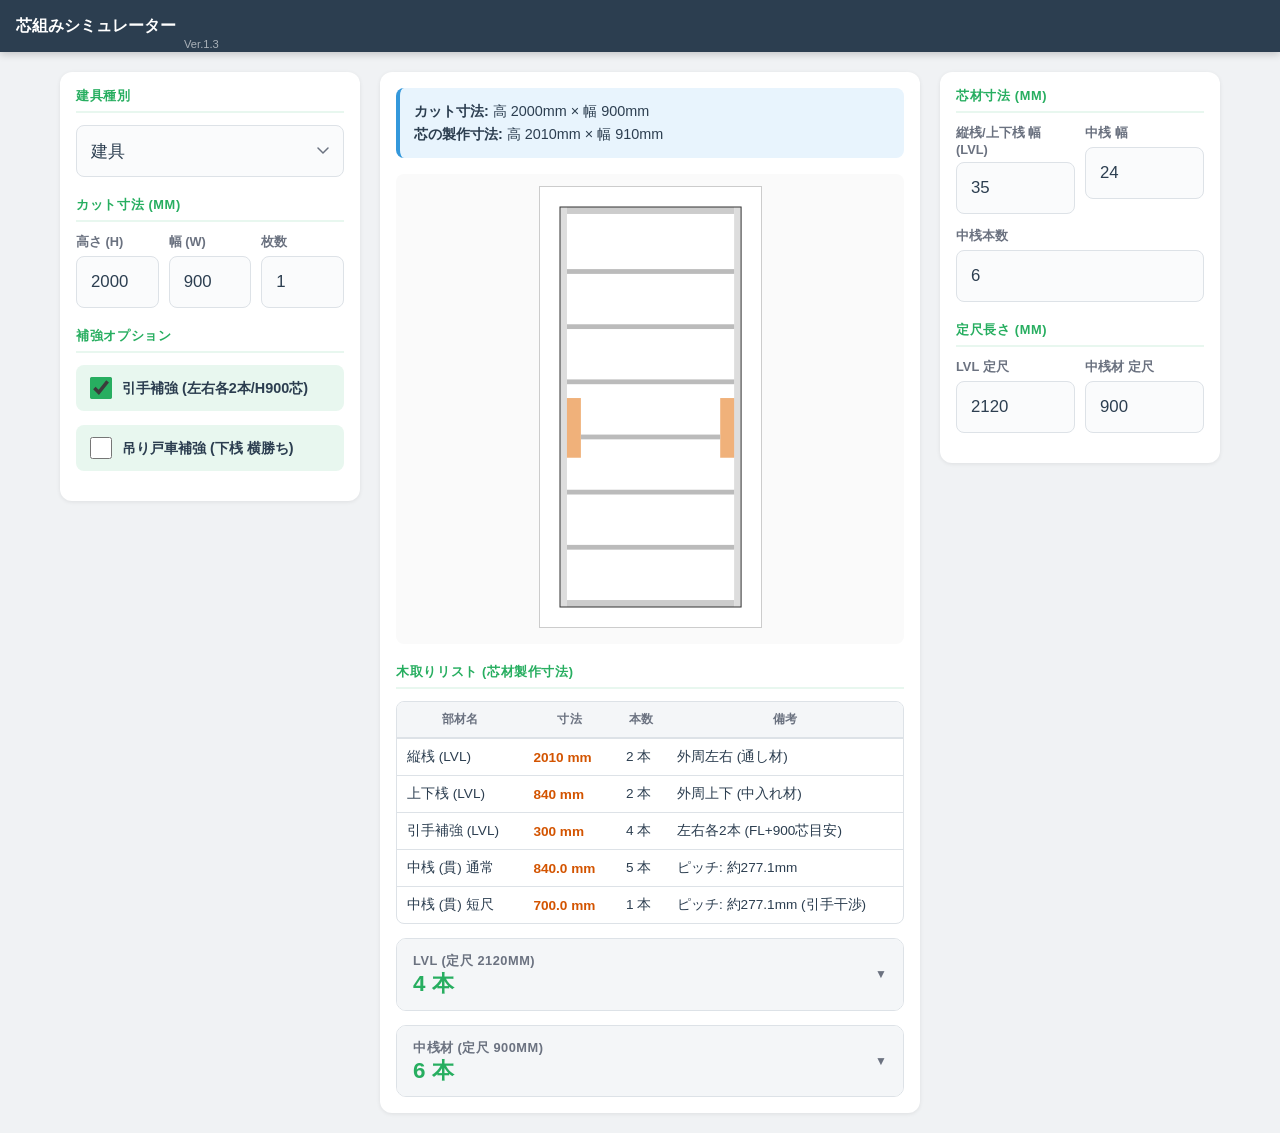
==== commit 97718be3: "厚み入力を枚数入力に変更・枚数分の本数を木取りリストと手配リストに反映 - 入力欄「厚み(D)」→「枚数」(デフォルト1、min=1)に変更 - calculate()でQTYを読み取り、リスト全体の" ====
--- a/index.html
+++ b/index.html
@@ -36,8 +36,8 @@
                     <input type="number" inputmode="decimal" id="w" value="900" oninput="calculate()">
                 </div>
                 <div class="input-group">
-                    <label>厚み (D)</label>
-                    <input type="number" inputmode="decimal" id="d" value="30" oninput="calculate()">
+                    <label>枚数</label>
+                    <input type="number" inputmode="numeric" id="qty" value="1" min="1" oninput="calculate()">
                 </div>
             </div>
 
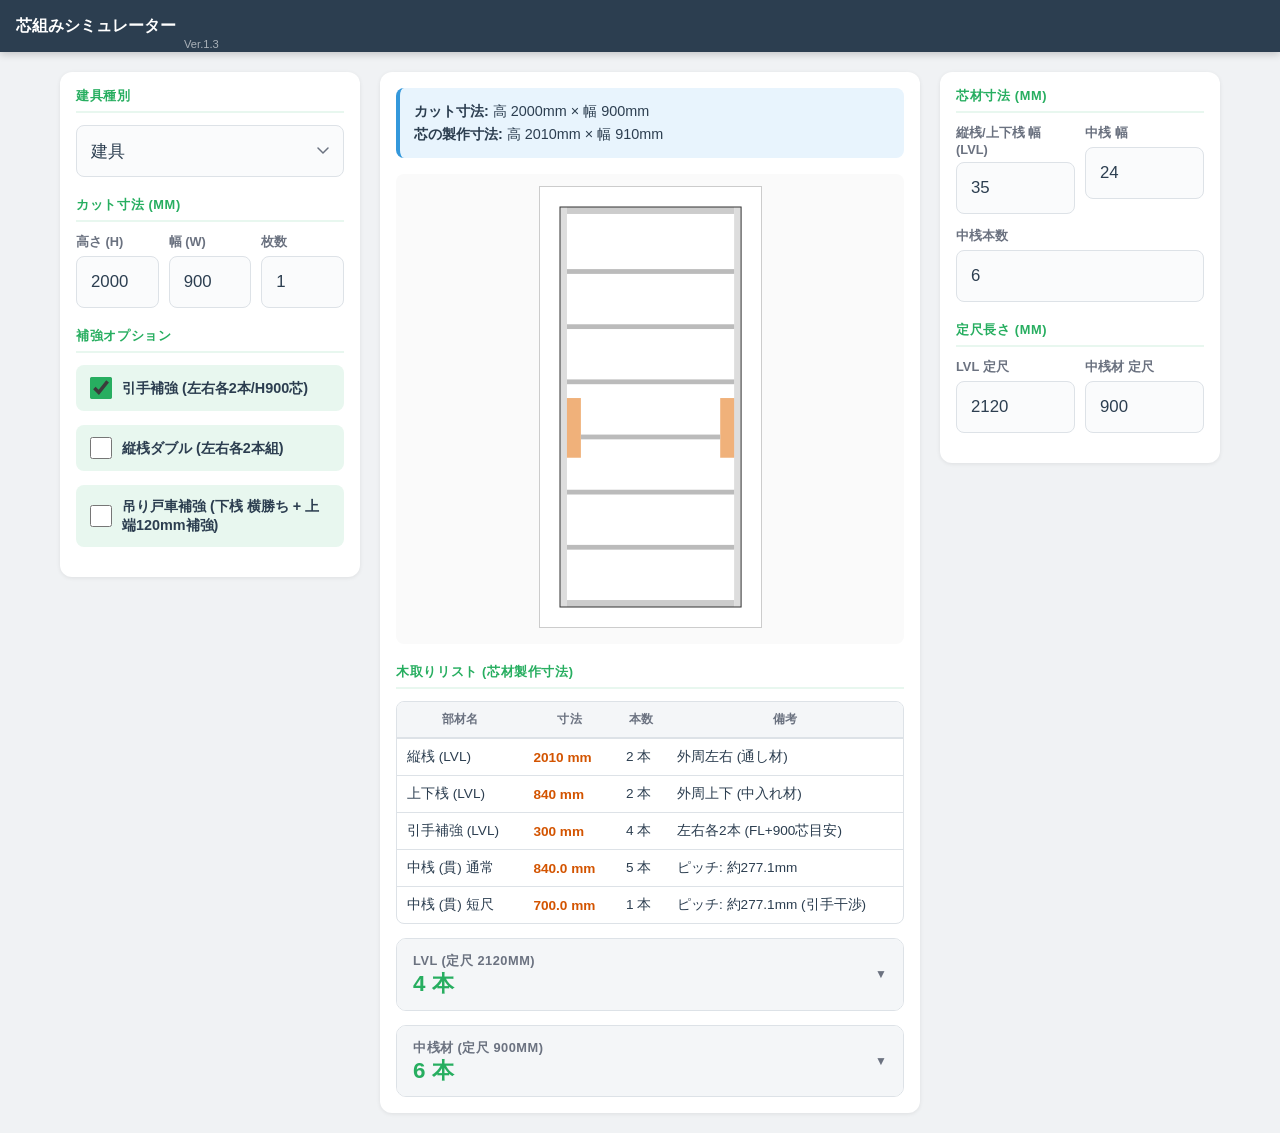
==== commit 32e10eeb: "縦桟ダブルオプションと吊り戸車上端補強を追加 - 建具モードに「縦桟ダブル (左右各2本組)」チェックを追加   → ON時: 縦桟qty=4、プレビューに仕切り線で2本組を表示 - 吊り戸車補強に上" ====
--- a/index.html
+++ b/index.html
@@ -46,9 +46,13 @@
                 <input type="checkbox" id="optHikite" checked onchange="calculate()">
                 <label id="optHikiteLabel" for="optHikite">引手補強 (左右各2本/H900芯)</label>
             </div>
+            <div class="input-group checkbox-group" id="tatesan-double-option">
+                <input type="checkbox" id="optTateSanDouble" onchange="calculate()">
+                <label for="optTateSanDouble">縦桟ダブル (左右各2本組)</label>
+            </div>
             <div class="input-group checkbox-group" id="tsurido-option">
                 <input type="checkbox" id="optTsurido" onchange="calculate()">
-                <label for="optTsurido">吊り戸車補強 (下桟 横勝ち)</label>
+                <label for="optTsurido">吊り戸車補強 (下桟 横勝ち + 上端120mm補強)</label>
             </div>
         </div>
 
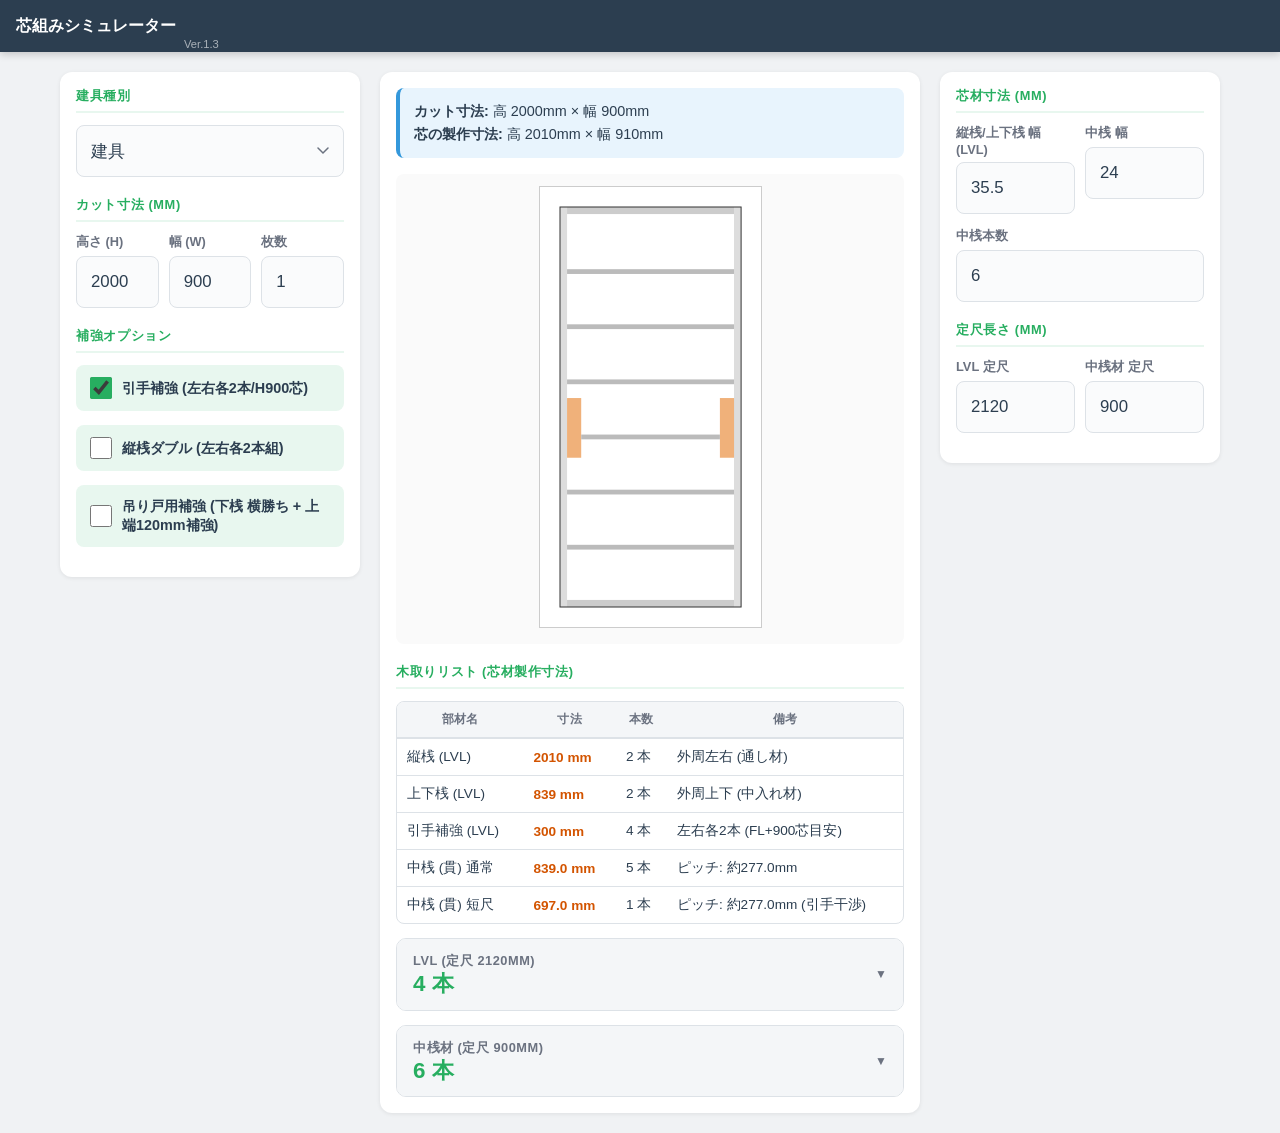
==== commit 7b0932bb: "縦桟ダブル時の内寸計算修正・LVLデフォルト35.5・吊り戸用補強に改名・上端補強横向き描画 - 縦桟ダブルON時: yokoLen=W-LVL*4 (左右2本ぶん引いた内寸) に変更 - drawD" ====
--- a/index.html
+++ b/index.html
@@ -52,7 +52,7 @@
             </div>
             <div class="input-group checkbox-group" id="tsurido-option">
                 <input type="checkbox" id="optTsurido" onchange="calculate()">
-                <label for="optTsurido">吊り戸車補強 (下桟 横勝ち + 上端120mm補強)</label>
+                <label for="optTsurido">吊り戸用補強 (下桟 横勝ち + 上端120mm補強)</label>
             </div>
         </div>
 
@@ -143,7 +143,7 @@
             <div class="input-row input-row-2">
                 <div class="input-group">
                     <label id="lvlLabel">縦桟/上下桟 幅 (LVL)</label>
-                    <input type="number" inputmode="decimal" id="lvlWidth" value="35" oninput="updateDefaultNukiCount(); calculate()">
+                    <input type="number" inputmode="decimal" id="lvlWidth" value="35.5" oninput="updateDefaultNukiCount(); calculate()">
                 </div>
                 <div class="input-group">
                     <label>中桟 幅</label>
